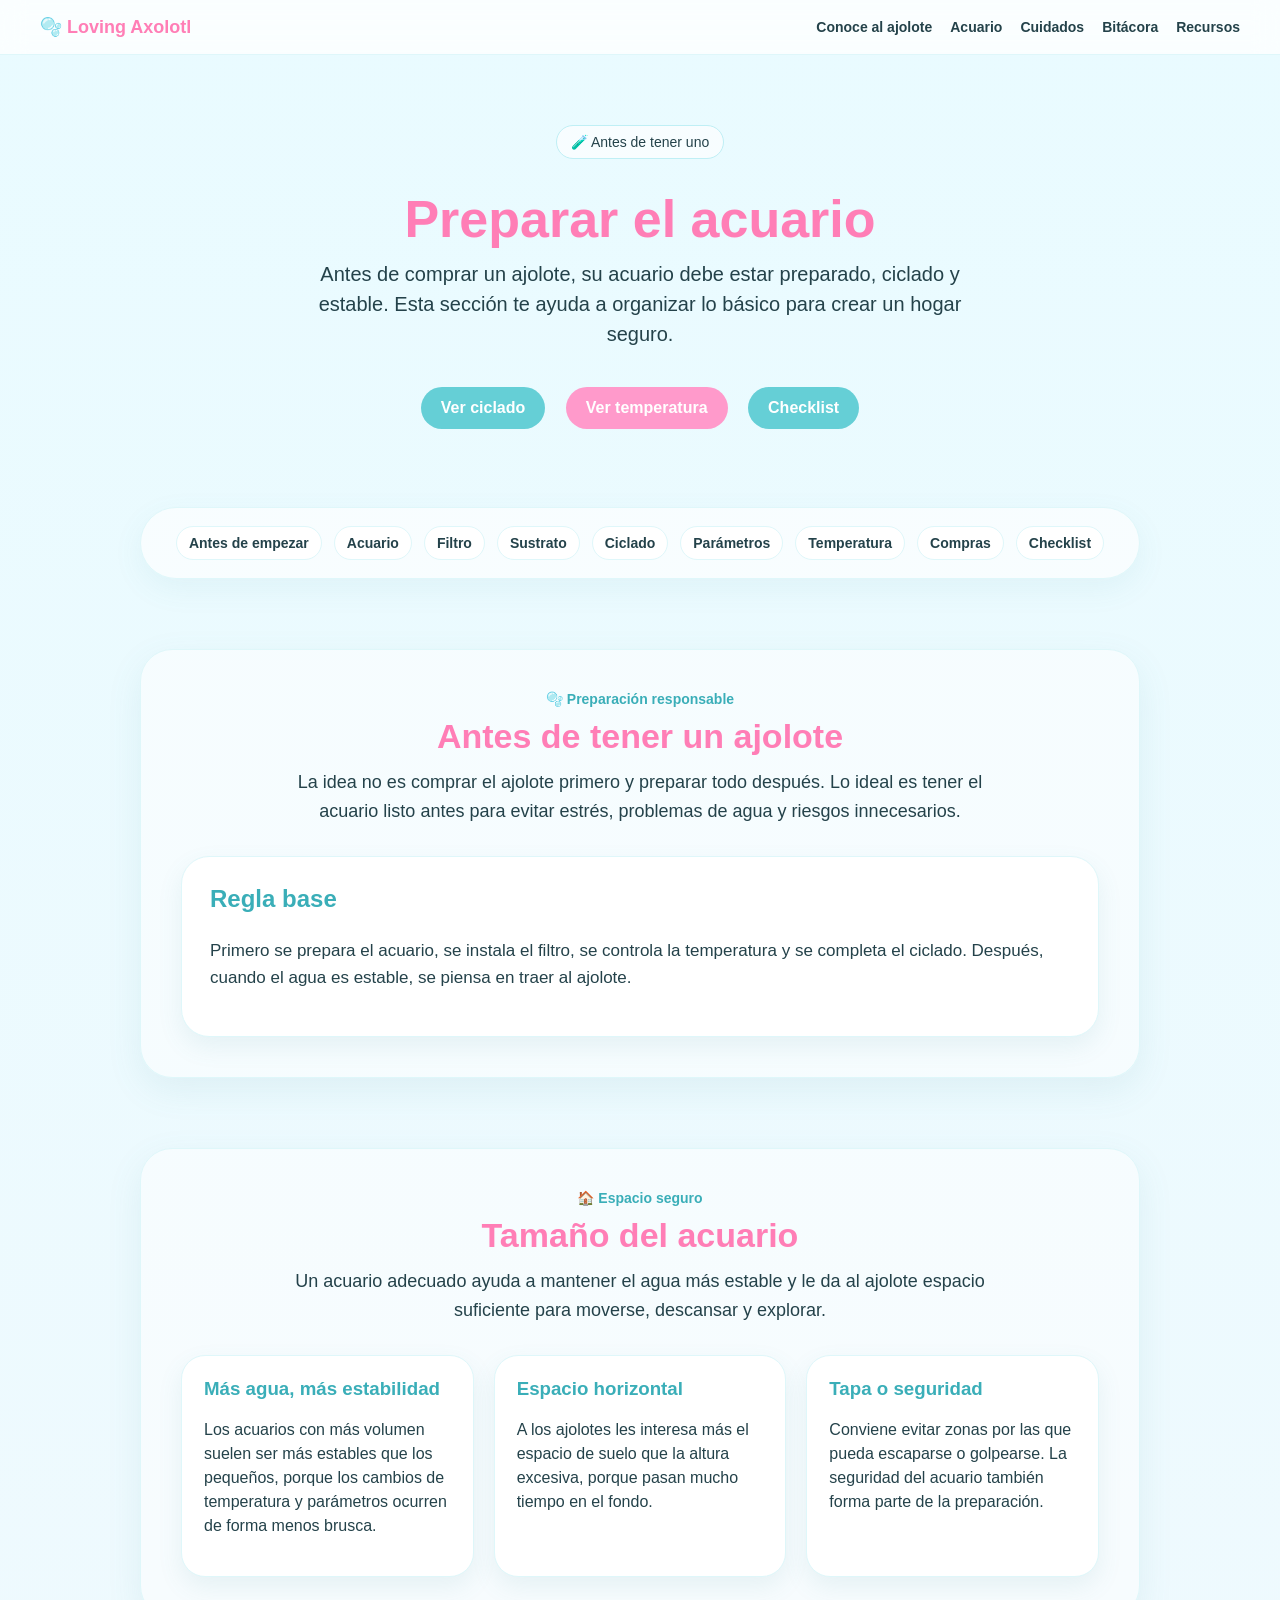
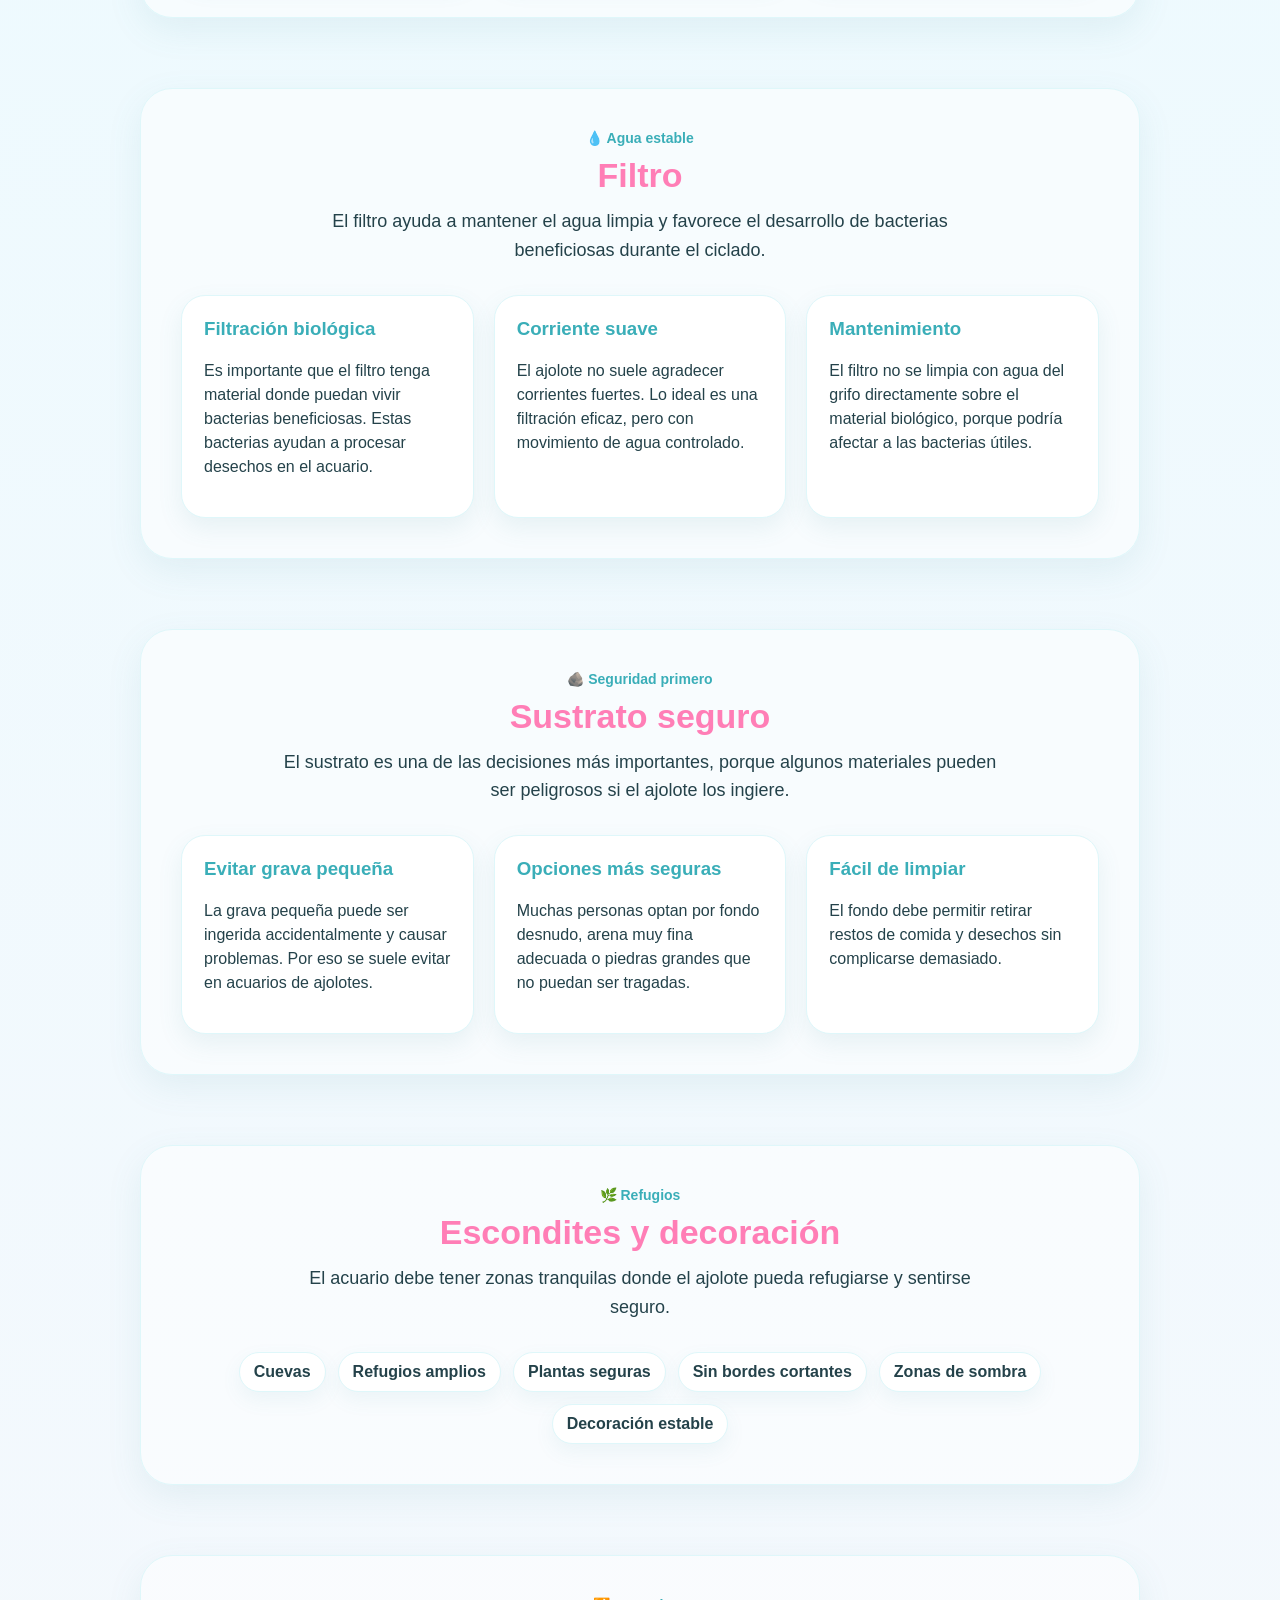
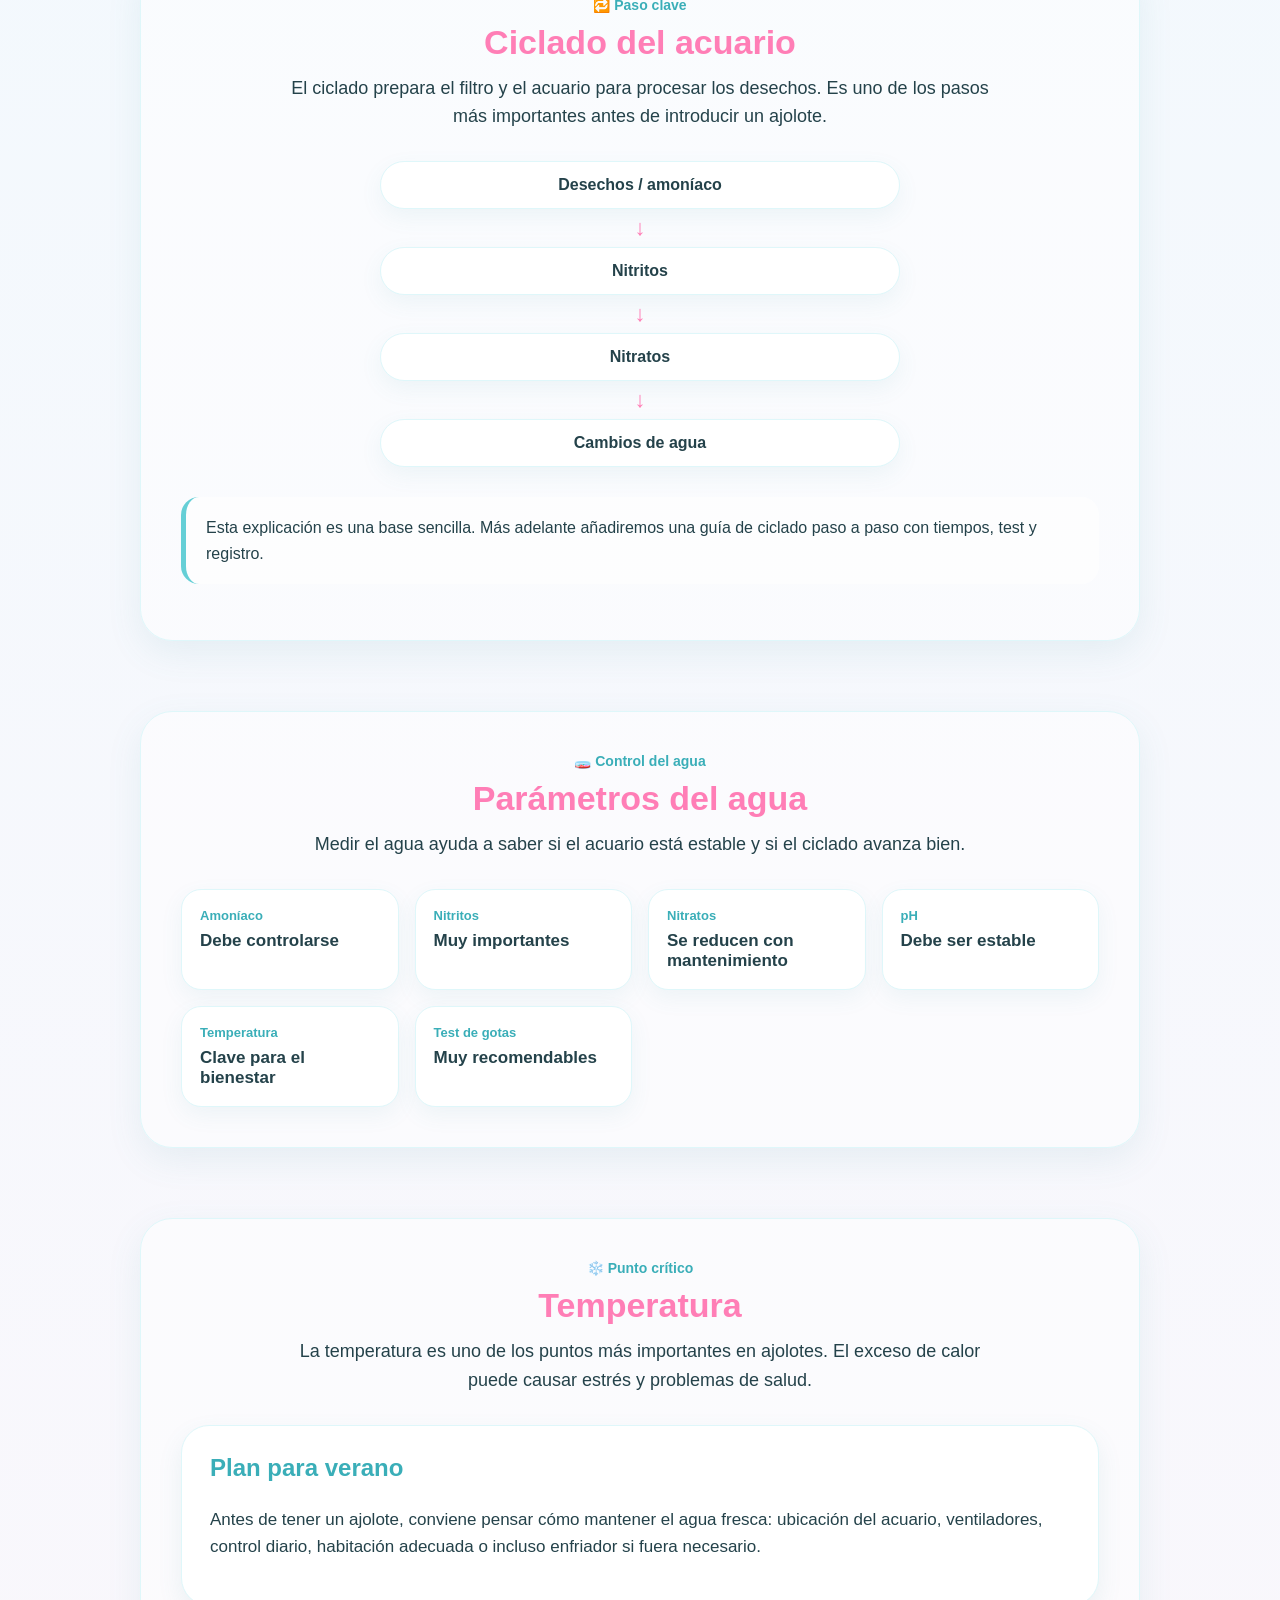
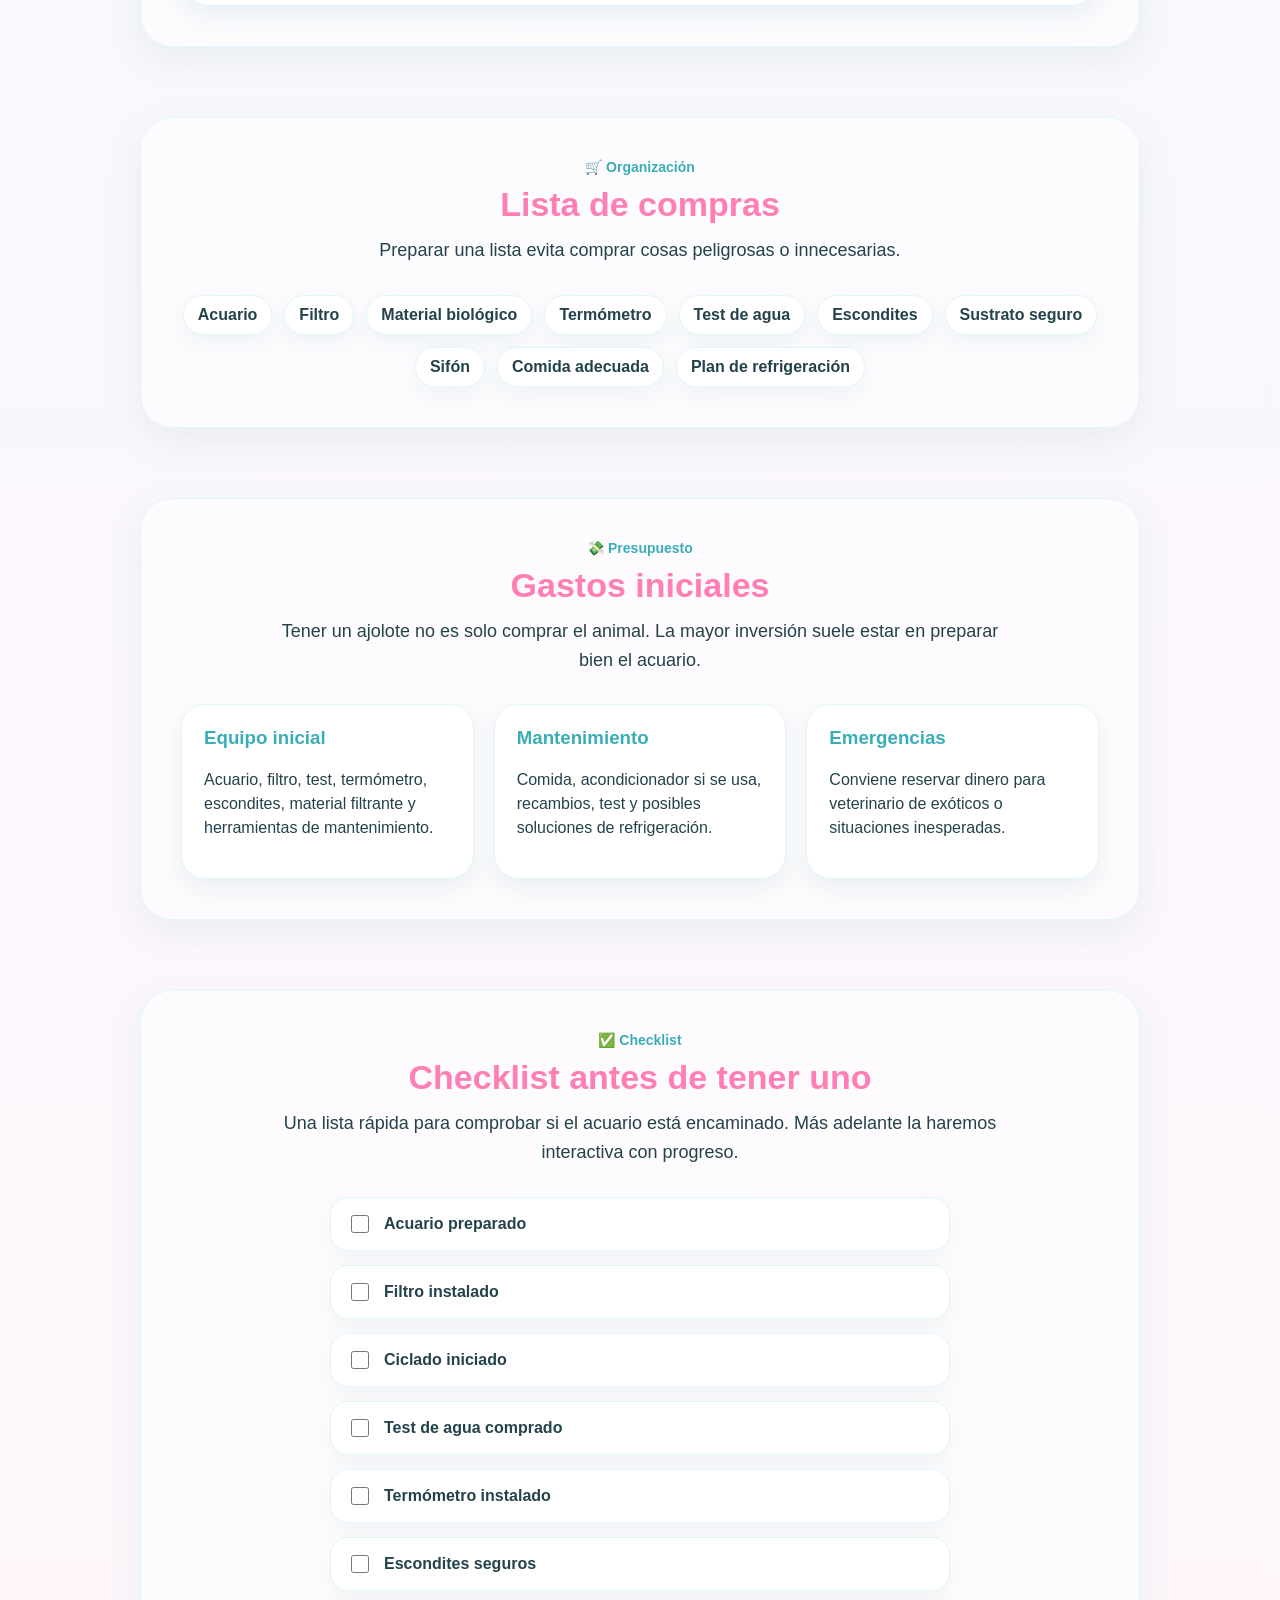
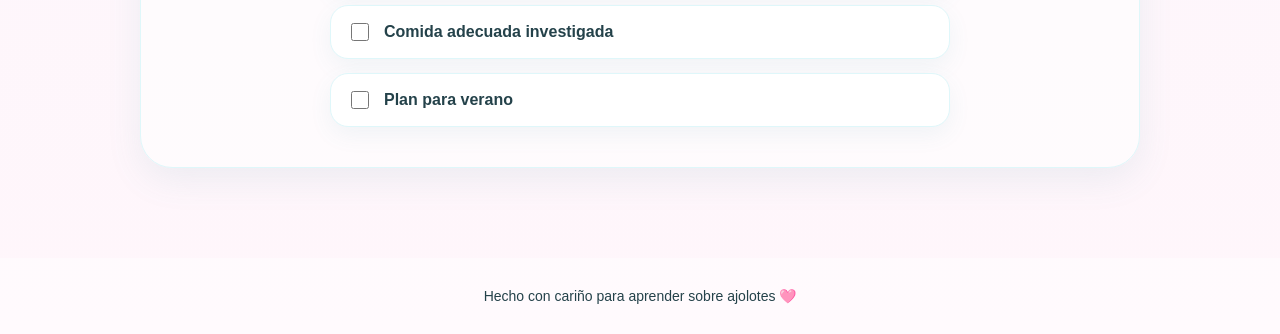
==== acuario.html @ 4fb41020 "Add base pages" ====
<!DOCTYPE html>
<html lang="es">
<head>
  <meta charset="UTF-8" />
  <meta name="viewport" content="width=device-width, initial-scale=1.0" />
  <title>Preparar el acuario | Loving Axolotl</title>
  <link rel="stylesheet" href="styles.css" />
</head>

<body>
  <nav class="navbar">
    <a href="index.html" class="logo">🫧 Loving Axolotl</a>

    <button class="menu-toggle" aria-label="Abrir menú">
      ☰
    </button>

    <div class="nav-links">
      <a href="conoce.html">Conoce al ajolote</a>
      <a href="acuario.html">Acuario</a>
      <a href="cuidados.html">Cuidados</a>
      <a href="bitacora.html">Bitácora</a>
      <a href="recursos.html">Recursos</a>
    </div>
  </nav>

  <header class="page-hero">
    <div class="badge">🧪 Antes de tener uno</div>

    <h1>Preparar el acuario</h1>

    <p class="subtitle">
      Antes de comprar un ajolote, su acuario debe estar preparado, ciclado
      y estable. Esta sección te ayuda a organizar lo básico para crear un hogar seguro.
    </p>

    <div class="buttons">
      <a href="#ciclado">Ver ciclado</a>
      <a href="#temperatura" class="secondary">Ver temperatura</a>
      <a href="#checklist">Checklist</a>
    </div>
  </header>

  <main>
    <section class="page-index">
      <a href="#antes">Antes de empezar</a>
      <a href="#tamano">Acuario</a>
      <a href="#filtro">Filtro</a>
      <a href="#sustrato">Sustrato</a>
      <a href="#ciclado">Ciclado</a>
      <a href="#parametros">Parámetros</a>
      <a href="#temperatura">Temperatura</a>
      <a href="#compras">Compras</a>
      <a href="#checklist">Checklist</a>
    </section>

    <section class="content-section" id="antes">
      <div class="section-header">
        <span class="section-kicker">🫧 Preparación responsable</span>
        <h2>Antes de tener un ajolote</h2>
        <p>
          La idea no es comprar el ajolote primero y preparar todo después.
          Lo ideal es tener el acuario listo antes para evitar estrés, problemas de agua
          y riesgos innecesarios.
        </p>
      </div>

      <div class="highlight-card">
        <h3>Regla base</h3>
        <p>
          Primero se prepara el acuario, se instala el filtro, se controla la temperatura
          y se completa el ciclado. Después, cuando el agua es estable, se piensa en traer
          al ajolote.
        </p>
      </div>
    </section>

    <section class="content-section" id="tamano">
      <div class="section-header">
        <span class="section-kicker">🏠 Espacio seguro</span>
        <h2>Tamaño del acuario</h2>
        <p>
          Un acuario adecuado ayuda a mantener el agua más estable y le da al ajolote
          espacio suficiente para moverse, descansar y explorar.
        </p>
      </div>

      <div class="info-grid">
        <article class="info-card">
          <h3>Más agua, más estabilidad</h3>
          <p>
            Los acuarios con más volumen suelen ser más estables que los pequeños,
            porque los cambios de temperatura y parámetros ocurren de forma menos brusca.
          </p>
        </article>

        <article class="info-card">
          <h3>Espacio horizontal</h3>
          <p>
            A los ajolotes les interesa más el espacio de suelo que la altura excesiva,
            porque pasan mucho tiempo en el fondo.
          </p>
        </article>

        <article class="info-card">
          <h3>Tapa o seguridad</h3>
          <p>
            Conviene evitar zonas por las que pueda escaparse o golpearse.
            La seguridad del acuario también forma parte de la preparación.
          </p>
        </article>
      </div>
    </section>

    <section class="content-section" id="filtro">
      <div class="section-header">
        <span class="section-kicker">💧 Agua estable</span>
        <h2>Filtro</h2>
        <p>
          El filtro ayuda a mantener el agua limpia y favorece el desarrollo de bacterias
          beneficiosas durante el ciclado.
        </p>
      </div>

      <div class="info-grid">
        <article class="info-card">
          <h3>Filtración biológica</h3>
          <p>
            Es importante que el filtro tenga material donde puedan vivir bacterias beneficiosas.
            Estas bacterias ayudan a procesar desechos en el acuario.
          </p>
        </article>

        <article class="info-card">
          <h3>Corriente suave</h3>
          <p>
            El ajolote no suele agradecer corrientes fuertes. Lo ideal es una filtración eficaz,
            pero con movimiento de agua controlado.
          </p>
        </article>

        <article class="info-card">
          <h3>Mantenimiento</h3>
          <p>
            El filtro no se limpia con agua del grifo directamente sobre el material biológico,
            porque podría afectar a las bacterias útiles.
          </p>
        </article>
      </div>
    </section>

    <section class="content-section" id="sustrato">
      <div class="section-header">
        <span class="section-kicker">🪨 Seguridad primero</span>
        <h2>Sustrato seguro</h2>
        <p>
          El sustrato es una de las decisiones más importantes, porque algunos materiales
          pueden ser peligrosos si el ajolote los ingiere.
        </p>
      </div>

      <div class="info-grid">
        <article class="info-card">
          <h3>Evitar grava pequeña</h3>
          <p>
            La grava pequeña puede ser ingerida accidentalmente y causar problemas.
            Por eso se suele evitar en acuarios de ajolotes.
          </p>
        </article>

        <article class="info-card">
          <h3>Opciones más seguras</h3>
          <p>
            Muchas personas optan por fondo desnudo, arena muy fina adecuada o piedras grandes
            que no puedan ser tragadas.
          </p>
        </article>

        <article class="info-card">
          <h3>Fácil de limpiar</h3>
          <p>
            El fondo debe permitir retirar restos de comida y desechos sin complicarse demasiado.
          </p>
        </article>
      </div>
    </section>

    <section class="content-section" id="decoracion">
      <div class="section-header">
        <span class="section-kicker">🌿 Refugios</span>
        <h2>Escondites y decoración</h2>
        <p>
          El acuario debe tener zonas tranquilas donde el ajolote pueda refugiarse
          y sentirse seguro.
        </p>
      </div>

      <div class="tag-grid">
        <span>Cuevas</span>
        <span>Refugios amplios</span>
        <span>Plantas seguras</span>
        <span>Sin bordes cortantes</span>
        <span>Zonas de sombra</span>
        <span>Decoración estable</span>
      </div>
    </section>

    <section class="content-section" id="ciclado">
      <div class="section-header">
        <span class="section-kicker">🔁 Paso clave</span>
        <h2>Ciclado del acuario</h2>
        <p>
          El ciclado prepara el filtro y el acuario para procesar los desechos.
          Es uno de los pasos más importantes antes de introducir un ajolote.
        </p>
      </div>

      <div class="evolution-box">
        <div class="evolution-step">Desechos / amoníaco</div>
        <div class="evolution-arrow">↓</div>
        <div class="evolution-step">Nitritos</div>
        <div class="evolution-arrow">↓</div>
        <div class="evolution-step">Nitratos</div>
        <div class="evolution-arrow">↓</div>
        <div class="evolution-step">Cambios de agua</div>
      </div>

      <p class="note">
        Esta explicación es una base sencilla. Más adelante añadiremos una guía de ciclado
        paso a paso con tiempos, test y registro.
      </p>
    </section>

    <section class="content-section" id="parametros">
      <div class="section-header">
        <span class="section-kicker">🧫 Control del agua</span>
        <h2>Parámetros del agua</h2>
        <p>
          Medir el agua ayuda a saber si el acuario está estable y si el ciclado avanza bien.
        </p>
      </div>

      <div class="fact-grid">
        <div class="fact-item">
          <span>Amoníaco</span>
          <strong>Debe controlarse</strong>
        </div>

        <div class="fact-item">
          <span>Nitritos</span>
          <strong>Muy importantes</strong>
        </div>

        <div class="fact-item">
          <span>Nitratos</span>
          <strong>Se reducen con mantenimiento</strong>
        </div>

        <div class="fact-item">
          <span>pH</span>
          <strong>Debe ser estable</strong>
        </div>

        <div class="fact-item">
          <span>Temperatura</span>
          <strong>Clave para el bienestar</strong>
        </div>

        <div class="fact-item">
          <span>Test de gotas</span>
          <strong>Muy recomendables</strong>
        </div>
      </div>
    </section>

    <section class="content-section" id="temperatura">
      <div class="section-header">
        <span class="section-kicker">❄️ Punto crítico</span>
        <h2>Temperatura</h2>
        <p>
          La temperatura es uno de los puntos más importantes en ajolotes.
          El exceso de calor puede causar estrés y problemas de salud.
        </p>
      </div>

      <div class="highlight-card">
        <h3>Plan para verano</h3>
        <p>
          Antes de tener un ajolote, conviene pensar cómo mantener el agua fresca:
          ubicación del acuario, ventiladores, control diario, habitación adecuada
          o incluso enfriador si fuera necesario.
        </p>
      </div>
    </section>

    <section class="content-section" id="compras">
      <div class="section-header">
        <span class="section-kicker">🛒 Organización</span>
        <h2>Lista de compras</h2>
        <p>
          Preparar una lista evita comprar cosas peligrosas o innecesarias.
        </p>
      </div>

      <div class="tag-grid">
        <span>Acuario</span>
        <span>Filtro</span>
        <span>Material biológico</span>
        <span>Termómetro</span>
        <span>Test de agua</span>
        <span>Escondites</span>
        <span>Sustrato seguro</span>
        <span>Sifón</span>
        <span>Comida adecuada</span>
        <span>Plan de refrigeración</span>
      </div>
    </section>

    <section class="content-section" id="gastos">
      <div class="section-header">
        <span class="section-kicker">💸 Presupuesto</span>
        <h2>Gastos iniciales</h2>
        <p>
          Tener un ajolote no es solo comprar el animal. La mayor inversión suele estar
          en preparar bien el acuario.
        </p>
      </div>

      <div class="info-grid">
        <article class="info-card">
          <h3>Equipo inicial</h3>
          <p>
            Acuario, filtro, test, termómetro, escondites, material filtrante y herramientas
            de mantenimiento.
          </p>
        </article>

        <article class="info-card">
          <h3>Mantenimiento</h3>
          <p>
            Comida, acondicionador si se usa, recambios, test y posibles soluciones de refrigeración.
          </p>
        </article>

        <article class="info-card">
          <h3>Emergencias</h3>
          <p>
            Conviene reservar dinero para veterinario de exóticos o situaciones inesperadas.
          </p>
        </article>
      </div>
    </section>

    <section class="content-section" id="checklist">
      <div class="section-header">
        <span class="section-kicker">✅ Checklist</span>
        <h2>Checklist antes de tener uno</h2>
        <p>
          Una lista rápida para comprobar si el acuario está encaminado.
          Más adelante la haremos interactiva con progreso.
        </p>
      </div>

      <div class="checklist-preview">
        <label><input type="checkbox"> Acuario preparado</label>
        <label><input type="checkbox"> Filtro instalado</label>
        <label><input type="checkbox"> Ciclado iniciado</label>
        <label><input type="checkbox"> Test de agua comprado</label>
        <label><input type="checkbox"> Termómetro instalado</label>
        <label><input type="checkbox"> Escondites seguros</label>
        <label><input type="checkbox"> Comida adecuada investigada</label>
        <label><input type="checkbox"> Plan para verano</label>
      </div>
    </section>
  </main>

  <footer>
    Hecho con cariño para aprender sobre ajolotes 🩷
  </footer>

  <button class="back-to-top" aria-label="Volver arriba">
    ↑
  </button>

  <script src="script.js"></script>
</body>
</html>
---- styles.css ----
body {
  margin: 0;
  font-family: Arial, sans-serif;
  background: linear-gradient(180deg, #e9fbff, #fff6fb);
  color: #24424a;
}

.navbar {
  position: sticky;
  top: 0;
  z-index: 10;
  display: flex;
  justify-content: space-between;
  align-items: center;
  gap: 20px;
  padding: 16px 40px;
  background: rgba(255, 255, 255, 0.78);
  backdrop-filter: blur(12px);
  border-bottom: 1px solid #dff7fa;
}

.logo {
  font-weight: bold;
  color: #ff7eb6;
  text-decoration: none;
  font-size: 18px;
}

.nav-links {
  display: flex;
  gap: 18px;
  flex-wrap: wrap;
}

.nav-links a {
  color: #24424a;
  text-decoration: none;
  font-weight: bold;
  font-size: 14px;
}

.nav-links a:hover {
  color: #ff7eb6;
}

.menu-toggle {
  display: none;
  border: none;
  background: #ff9acb;
  color: white;
  font-size: 22px;
  font-weight: bold;
  border-radius: 14px;
  padding: 6px 12px;
  cursor: pointer;
}

header,
.page-hero {
  text-align: center;
  padding: 70px 20px 40px;
}

.badge {
  display: inline-block;
  background: #ffffffaa;
  border: 1px solid #bfeff5;
  padding: 8px 14px;
  border-radius: 999px;
  font-size: 14px;
  margin-bottom: 20px;
}

h1 {
  font-size: 52px;
  margin: 10px 0;
  color: #ff7eb6;
}

.subtitle {
  font-size: 20px;
  max-width: 650px;
  margin: 0 auto;
  line-height: 1.5;
}

.buttons {
  margin-top: 30px;
}

.buttons a {
  display: inline-block;
  margin: 8px;
  padding: 12px 20px;
  border-radius: 999px;
  text-decoration: none;
  font-weight: bold;
  color: white;
  background: #65cfd6;
}

.buttons a.secondary {
  background: #ff9acb;
}

main {
  max-width: 1000px;
  margin: 0 auto;
  padding: 30px 20px 90px;
}

.cards {
  display: grid;
  grid-template-columns: repeat(auto-fit, minmax(220px, 1fr));
  gap: 20px;
  margin-top: 30px;
}

.card-link {
  color: inherit;
  text-decoration: none;
}

.card {
  background: white;
  border-radius: 24px;
  padding: 24px;
  box-shadow: 0 10px 30px rgba(80, 150, 160, 0.12);
  border: 1px solid #dff7fa;
}

.card-link .card {
  height: 100%;
  transition: transform 0.2s ease, box-shadow 0.2s ease;
}

.card-link .card:hover {
  transform: translateY(-4px);
  box-shadow: 0 14px 35px rgba(80, 150, 160, 0.18);
}

.card h2 {
  margin-top: 0;
  color: #ff7eb6;
}

.section-title {
  text-align: center;
  font-size: 32px;
  color: #3aaeb8;
  margin-top: 40px;
}

.page-index {
  display: flex;
  justify-content: center;
  flex-wrap: wrap;
  gap: 12px;
  padding: 18px;
  margin-bottom: 40px;
  background: rgba(255, 255, 255, 0.65);
  border: 1px solid #dff7fa;
  border-radius: 999px;
  box-shadow: 0 10px 30px rgba(80, 150, 160, 0.08);
}

.page-index a {
  color: #24424a;
  text-decoration: none;
  font-weight: bold;
  font-size: 14px;
  background: white;
  border: 1px solid #dff7fa;
  border-radius: 999px;
  padding: 8px 12px;
}

.page-index a:hover {
  color: #ff7eb6;
  border-color: #ffb8d8;
}

.content-section {
  margin-top: 70px;
  padding: 40px;
  background: rgba(255, 255, 255, 0.55);
  border: 1px solid #dff7fa;
  border-radius: 32px;
  box-shadow: 0 12px 35px rgba(80, 150, 160, 0.10);
}

.section-header {
  text-align: center;
  max-width: 720px;
  margin: 0 auto 30px;
}

.section-kicker {
  display: inline-block;
  margin-bottom: 10px;
  color: #3aaeb8;
  font-weight: bold;
  font-size: 14px;
}

.section-header h2 {
  margin: 0 0 12px;
  color: #ff7eb6;
  font-size: 34px;
}

.section-header p {
  margin: 0;
  font-size: 18px;
  line-height: 1.6;
}

.highlight-card {
  background: white;
  border: 1px solid #dff7fa;
  border-radius: 28px;
  padding: 28px;
  box-shadow: 0 10px 25px rgba(80, 150, 160, 0.10);
}

.highlight-card h3 {
  margin-top: 0;
  color: #3aaeb8;
  font-size: 24px;
}

.highlight-card p {
  line-height: 1.6;
  font-size: 17px;
}

.info-grid {
  display: grid;
  grid-template-columns: repeat(auto-fit, minmax(220px, 1fr));
  gap: 20px;
}

.info-card {
  background: white;
  border: 1px solid #dff7fa;
  border-radius: 24px;
  padding: 22px;
  box-shadow: 0 10px 25px rgba(80, 150, 160, 0.10);
}

.info-card h3 {
  margin-top: 0;
  color: #3aaeb8;
}

.info-card p,
.info-card li {
  line-height: 1.5;
}

.info-card ul {
  padding-left: 18px;
  margin-bottom: 0;
}

.fact-grid {
  display: grid;
  grid-template-columns: repeat(auto-fit, minmax(210px, 1fr));
  gap: 16px;
}

.fact-item {
  background: white;
  border: 1px solid #dff7fa;
  border-radius: 20px;
  padding: 18px;
  box-shadow: 0 8px 22px rgba(80, 150, 160, 0.08);
}

.fact-item span {
  display: block;
  margin-bottom: 8px;
  color: #3aaeb8;
  font-size: 13px;
  font-weight: bold;
}

.fact-item strong {
  color: #24424a;
  font-size: 17px;
}

.taxonomy-card {
  display: grid;
  gap: 12px;
  max-width: 720px;
  margin: 0 auto;
}

.taxonomy-card div {
  display: grid;
  grid-template-columns: 160px 1fr;
  gap: 14px;
  align-items: center;
  background: white;
  border: 1px solid #dff7fa;
  border-radius: 18px;
  padding: 14px 18px;
}

.taxonomy-card span {
  color: #3aaeb8;
  font-weight: bold;
}

.evolution-box {
  max-width: 520px;
  margin: 0 auto 30px;
  text-align: center;
}

.evolution-step {
  background: white;
  border: 1px solid #dff7fa;
  border-radius: 999px;
  padding: 14px 20px;
  font-weight: bold;
  box-shadow: 0 8px 22px rgba(80, 150, 160, 0.08);
}

.evolution-arrow {
  color: #ff7eb6;
  font-size: 22px;
  margin: 6px 0;
}

.tag-grid {
  display: flex;
  flex-wrap: wrap;
  gap: 12px;
  justify-content: center;
}

.tag-grid span {
  background: white;
  border: 1px solid #dff7fa;
  border-radius: 999px;
  padding: 10px 14px;
  font-weight: bold;
  box-shadow: 0 8px 20px rgba(80, 150, 160, 0.08);
}

.morph-grid {
  display: grid;
  grid-template-columns: repeat(auto-fit, minmax(190px, 1fr));
  gap: 18px;
}

.morph-card {
  background: white;
  border: 1px solid #dff7fa;
  border-radius: 24px;
  padding: 22px;
  box-shadow: 0 10px 25px rgba(80, 150, 160, 0.10);
}

.morph-card h3 {
  margin-top: 0;
  color: #ff7eb6;
}

.morph-card p {
  line-height: 1.5;
}

.note {
  margin-top: 24px;
  padding: 18px 20px;
  background: #ffffffaa;
  border-left: 5px solid #65cfd6;
  border-radius: 18px;
  line-height: 1.6;
}

.checklist-preview {
  display: grid;
  gap: 14px;
  max-width: 620px;
  margin: 0 auto;
}

.checklist-preview label {
  display: flex;
  align-items: center;
  gap: 12px;
  background: white;
  border: 1px solid #dff7fa;
  border-radius: 18px;
  padding: 14px 16px;
  font-weight: bold;
  box-shadow: 0 8px 22px rgba(80, 150, 160, 0.08);
}

.checklist-preview input {
  width: 18px;
  height: 18px;
  accent-color: #ff9acb;
}

.back-to-top {
  position: fixed;
  right: 22px;
  bottom: 22px;
  width: 48px;
  height: 48px;
  border: none;
  border-radius: 50%;
  background: #ff9acb;
  color: white;
  font-size: 24px;
  font-weight: bold;
  cursor: pointer;
  box-shadow: 0 10px 25px rgba(80, 150, 160, 0.25);
  display: none;
  z-index: 20;
  transition: transform 0.2s ease, background 0.2s ease;
}

.back-to-top.visible {
  display: block;
}

.back-to-top:hover {
  transform: translateY(-3px);
  background: #ff7eb6;
}

footer {
  text-align: center;
  padding: 30px 20px;
  background: #ffffff88;
  font-size: 14px;
}

@media (max-width: 700px) {
  .navbar {
    display: grid;
    grid-template-columns: 1fr auto;
    align-items: center;
    padding: 14px 20px;
  }

  .menu-toggle {
    display: block;
  }

  .nav-links {
    display: none;
    grid-column: 1 / -1;
    flex-direction: column;
    gap: 12px;
    margin-top: 16px;
    padding-top: 16px;
    text-align: center;
    border-top: 1px solid #dff7fa;
  }

  .nav-links.active {
    display: flex;
  }

  .nav-links a {
    padding: 8px 0;
  }

  header,
  .page-hero {
    padding: 70px 20px 35px;
  }

  h1 {
    font-size: 40px;
  }

  .subtitle {
    font-size: 17px;
  }

  .cards {
    grid-template-columns: 1fr;
  }

  .page-index {
    border-radius: 28px;
    padding: 14px;
  }

  .page-index a {
    font-size: 13px;
  }

  .content-section {
    padding: 28px 20px;
    border-radius: 26px;
  }

  .section-header h2 {
    font-size: 30px;
  }

  .section-header p {
    font-size: 16px;
  }

  .highlight-card {
    padding: 22px;
  }

  .taxonomy-card div {
    grid-template-columns: 1fr;
    gap: 6px;
  }

  .back-to-top {
    right: 16px;
    bottom: 16px;
    width: 44px;
    height: 44px;
    font-size: 22px;
  }
}
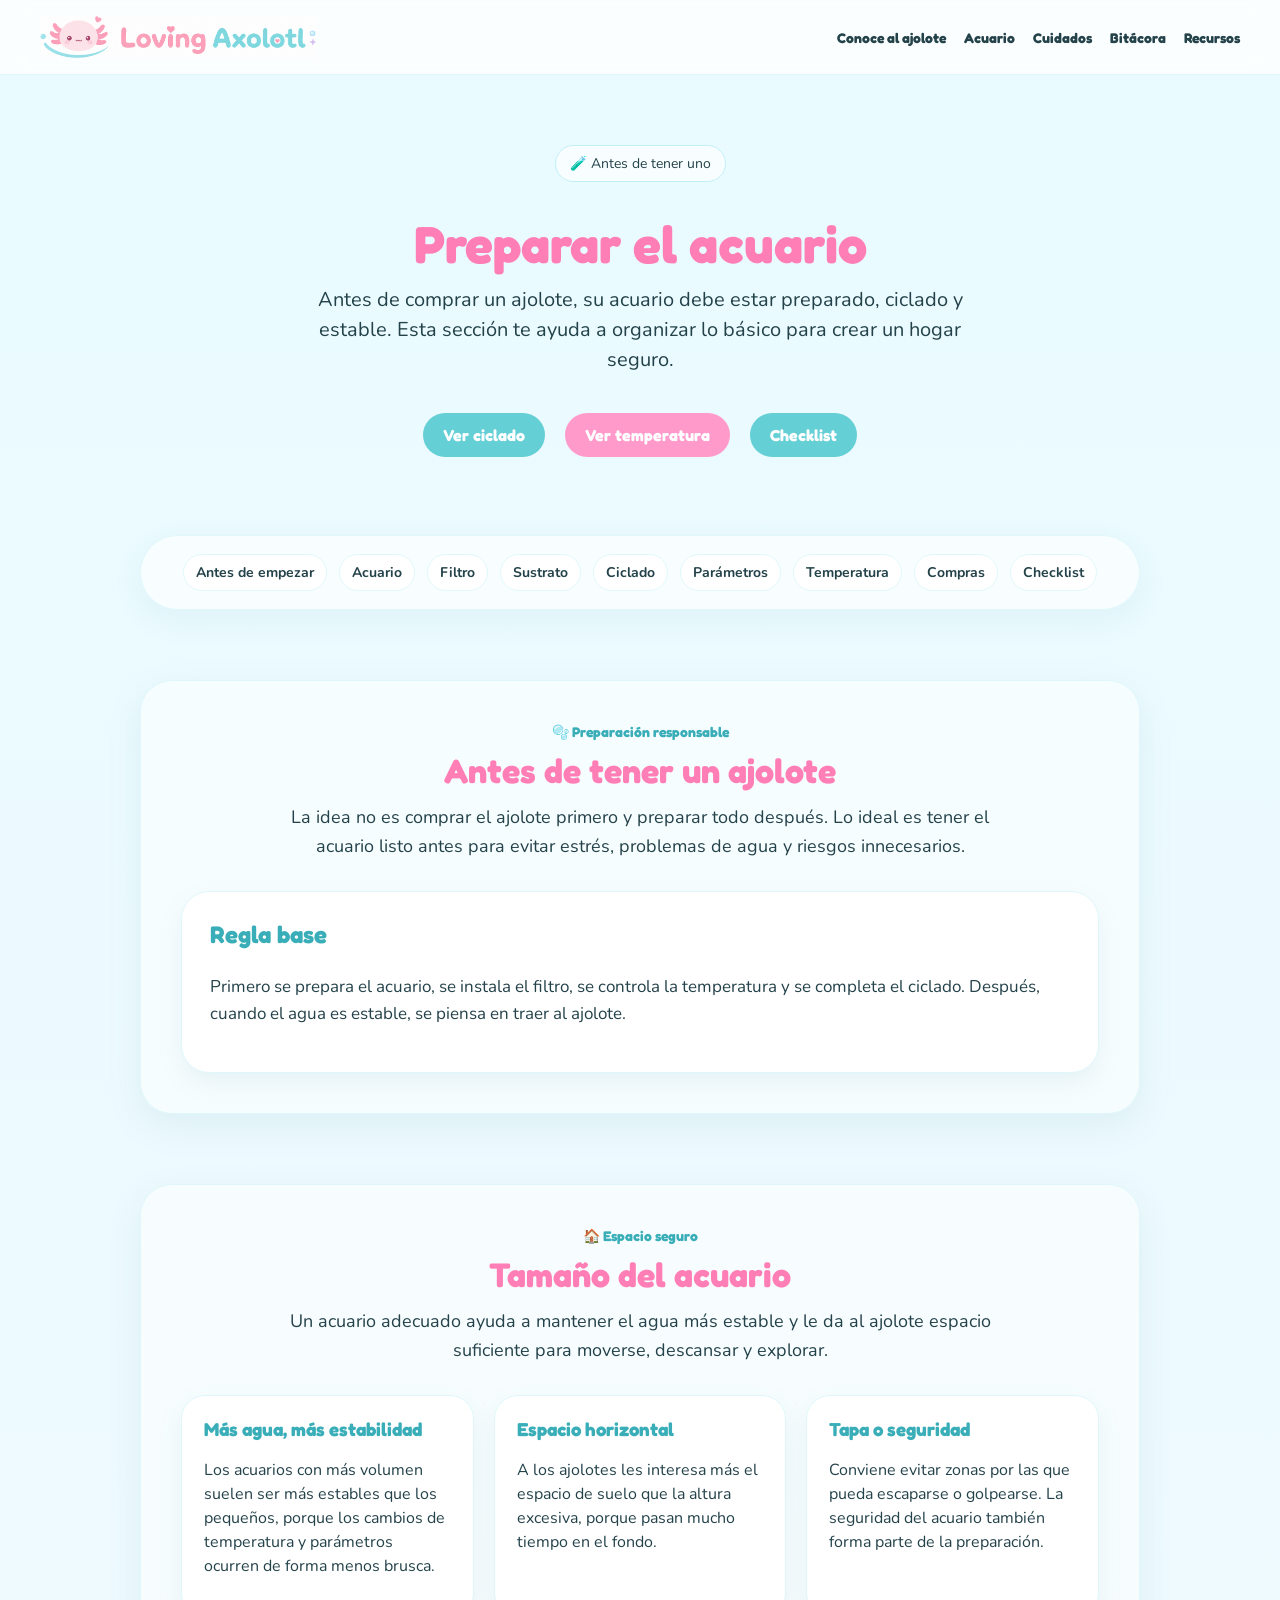
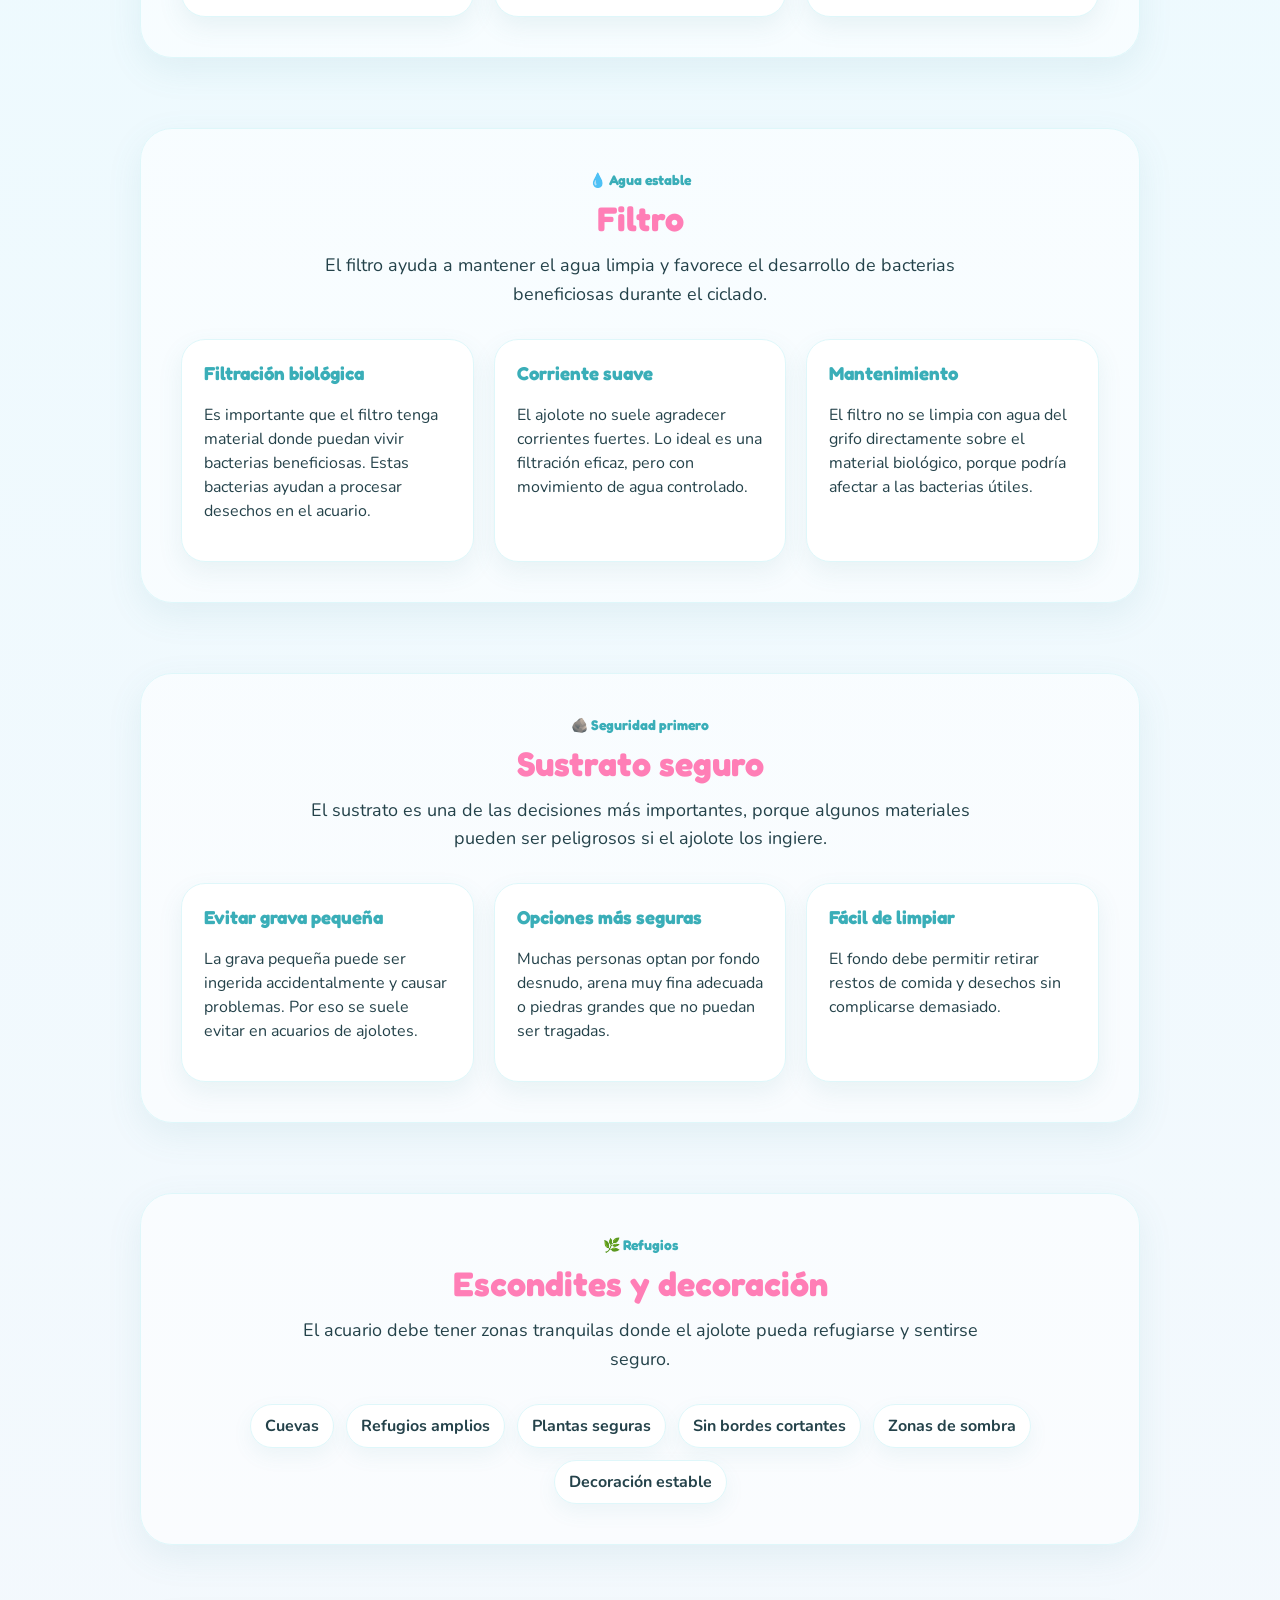
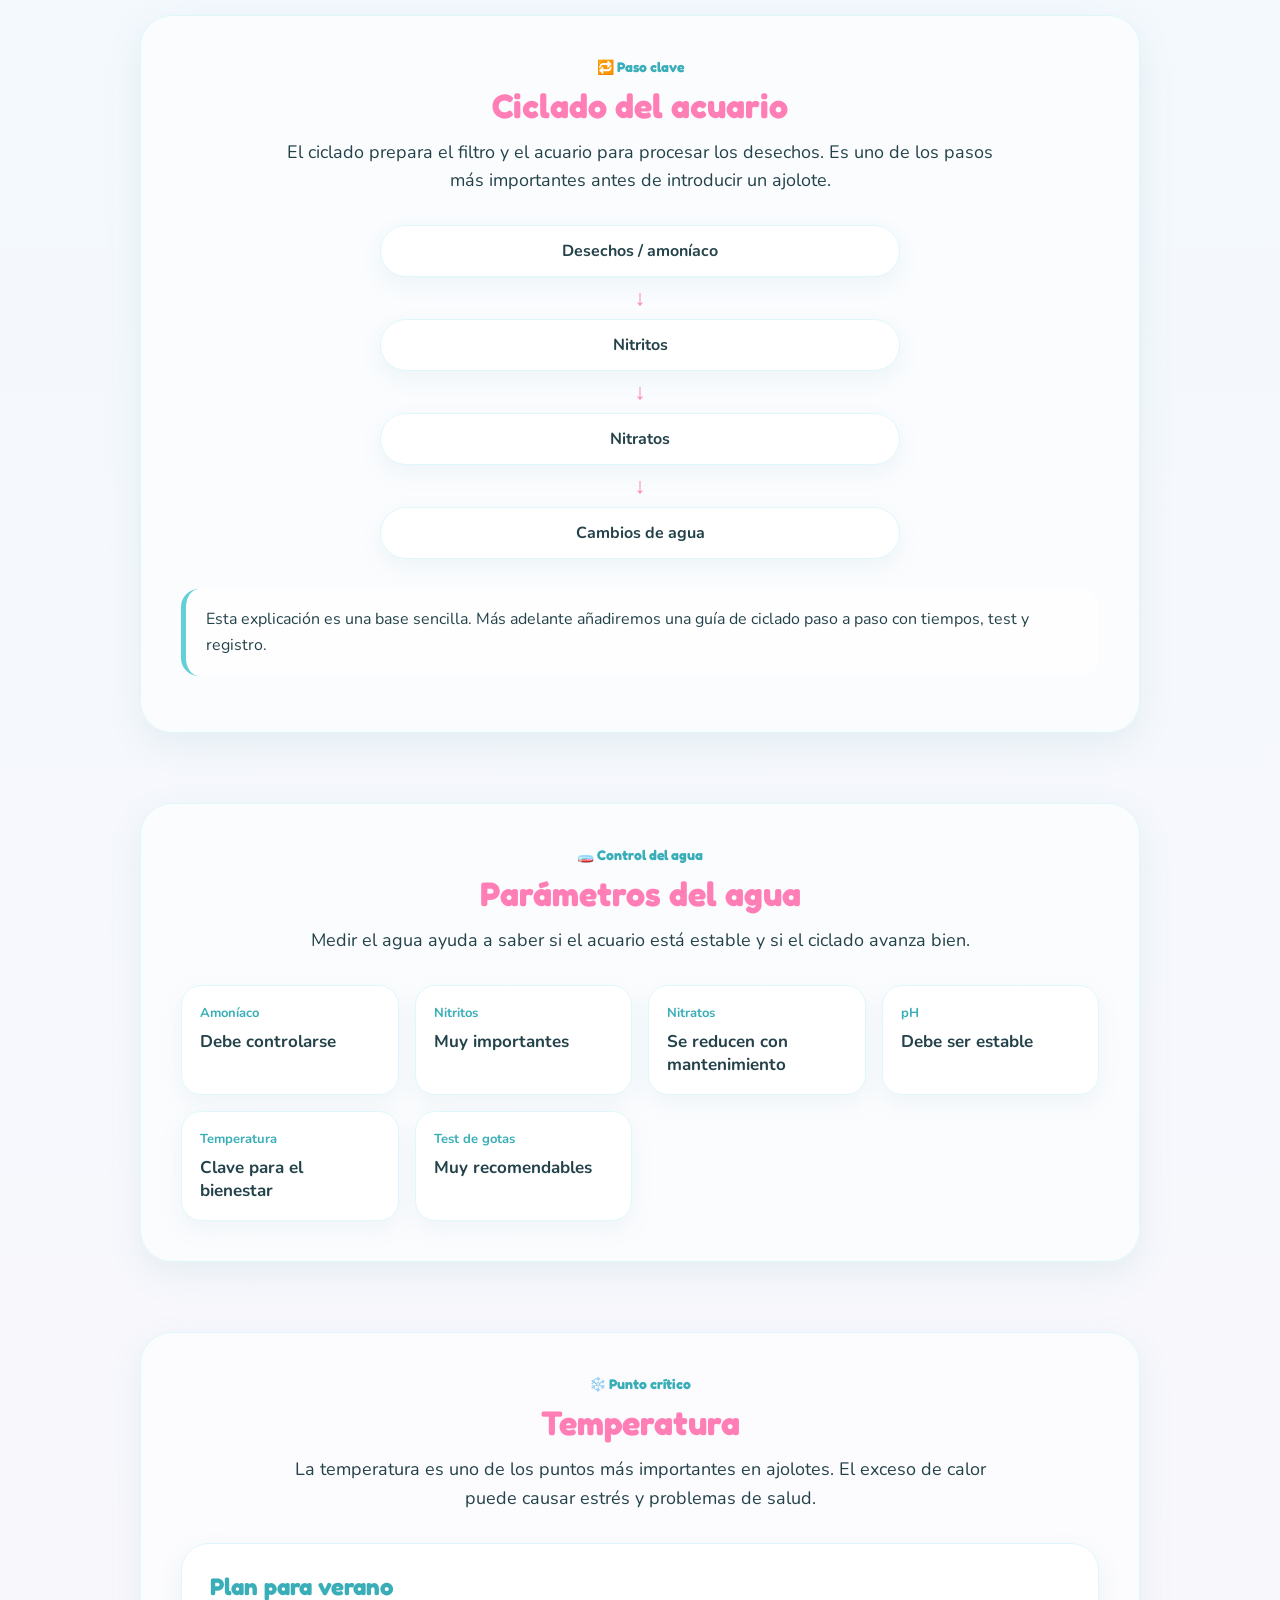
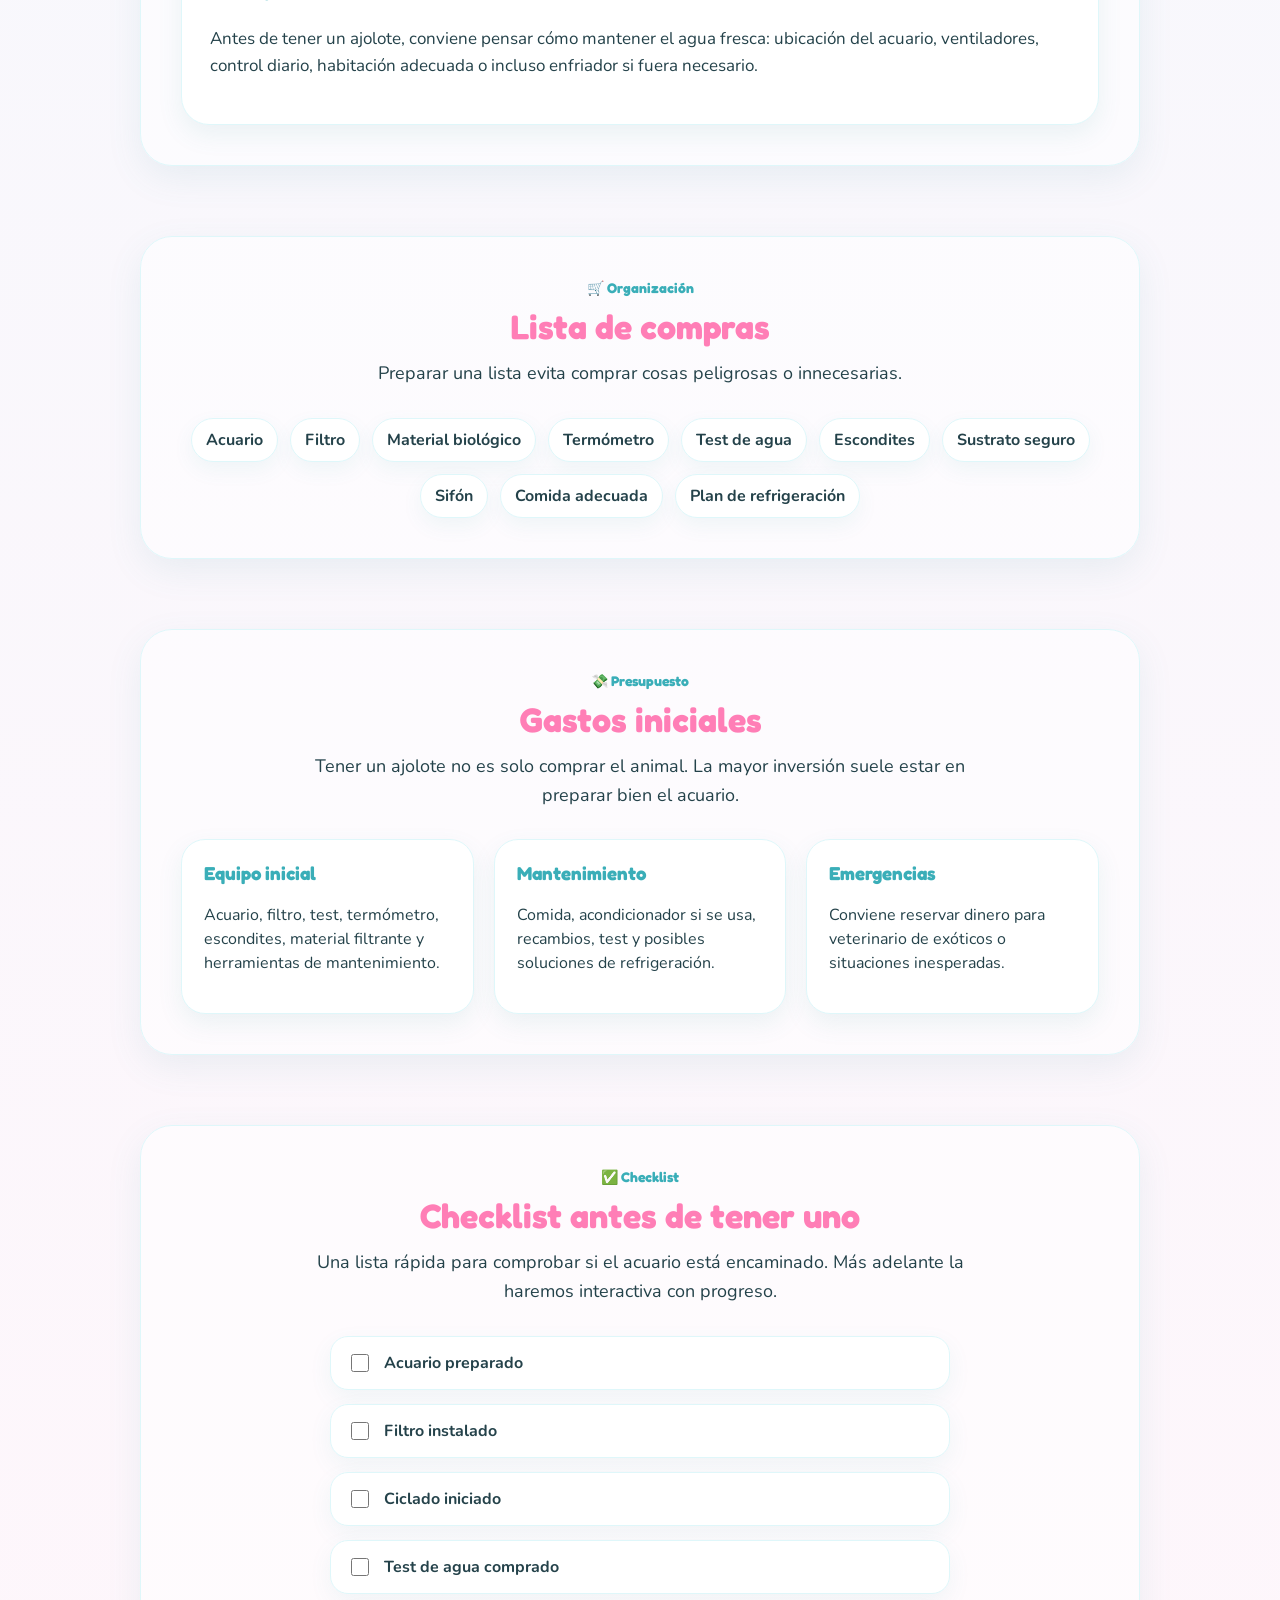
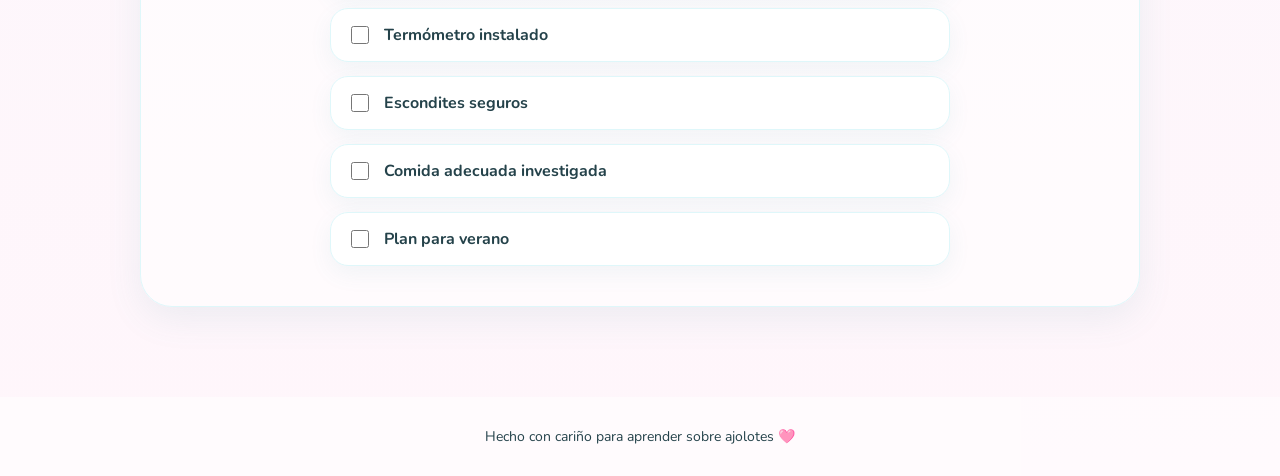
==== commit 2b93d56b: "Add Loving Axolotl logo Add kawaii axolotl logo to website navigation" ====
--- a/acuario.html
+++ b/acuario.html
@@ -4,12 +4,19 @@
   <meta charset="UTF-8" />
   <meta name="viewport" content="width=device-width, initial-scale=1.0" />
   <title>Preparar el acuario | Loving Axolotl</title>
+  
+  <link rel="preconnect" href="https://fonts.googleapis.com" />
+  <link rel="preconnect" href="https://fonts.gstatic.com" crossorigin />
+  <link href="https://fonts.googleapis.com/css2?family=Fredoka:wght@500;600;700&family=Nunito:wght@400;500;600;700;800&display=swap" rel="stylesheet" />
   <link rel="stylesheet" href="styles.css" />
+
 </head>
 
 <body>
   <nav class="navbar">
-    <a href="index.html" class="logo">🫧 Loving Axolotl</a>
+    <a href="index.html" class="logo">
+        <img src="assets/images/logo-loving-axolotl.png" alt="Loving Axolotl" />
+    </a>
 
     <button class="menu-toggle" aria-label="Abrir menú">
       ☰
--- a/styles.css
+++ b/styles.css
@@ -1,8 +1,18 @@
 body {
   margin: 0;
-  font-family: Arial, sans-serif;
+  font-family: "Nunito", Arial, sans-serif;
   background: linear-gradient(180deg, #e9fbff, #fff6fb);
   color: #24424a;
+}
+
+h1,
+h2,
+h3,
+.logo,
+.buttons a,
+.nav-links a,
+.section-kicker {
+  font-family: "Fredoka", "Nunito", Arial, sans-serif;
 }
 
 .navbar {
@@ -20,10 +30,15 @@
 }
 
 .logo {
-  font-weight: bold;
-  color: #ff7eb6;
+  display: flex;
+  align-items: center;
   text-decoration: none;
-  font-size: 18px;
+}
+
+.logo img {
+  height: 42px;
+  width: auto;
+  display: block;
 }
 
 .nav-links {
@@ -442,6 +457,124 @@
   font-size: 14px;
 }
 
+/* Bubble page transition */
+body > *:not(.bubble-transition) {
+  position: relative;
+  z-index: 1;
+}
+
+.bubble-transition {
+  position: fixed;
+  inset: 0;
+  z-index: 0;
+  pointer-events: none;
+  overflow: hidden;
+  background: transparent;
+  opacity: 1;
+  transition: opacity 0.45s ease;
+}
+
+.bubble-transition.fade-out {
+  opacity: 0;
+}
+
+.bubble-transition span {
+  position: absolute;
+  bottom: -90px;
+  display: block;
+  border-radius: 50%;
+  background:
+    radial-gradient(
+      circle at 26% 22%,
+      rgba(255, 255, 255, 1) 0%,
+      rgba(255, 255, 255, 0.85) 8%,
+      rgba(255, 255, 255, 0.24) 22%,
+      rgba(101, 207, 214, 0.10) 58%,
+      rgba(255, 154, 203, 0.06) 100%
+    );
+  border: 1px solid rgba(255, 255, 255, 0.72);
+  box-shadow:
+    inset -12px -14px 22px rgba(101, 207, 214, 0.09),
+    inset 10px 10px 18px rgba(255, 255, 255, 0.65),
+    0 0 22px rgba(255, 255, 255, 0.38),
+    0 0 30px rgba(101, 207, 214, 0.12);
+  opacity: 0.68;
+  animation-timing-function: ease-out;
+  animation-fill-mode: forwards;
+}
+
+.bubble-transition span::before {
+  content: "";
+  position: absolute;
+  top: 15%;
+  left: 20%;
+  width: 24%;
+  height: 24%;
+  border-radius: 50%;
+  background: rgba(255, 255, 255, 0.95);
+  box-shadow: 0 0 10px rgba(255, 255, 255, 0.65);
+  filter: blur(0.5px);
+}
+
+.bubble-transition span::after {
+  content: "";
+  position: absolute;
+  top: 38%;
+  left: 17%;
+  width: 11%;
+  height: 11%;
+  border-radius: 50%;
+  background: rgba(255, 255, 255, 0.70);
+  box-shadow: 0 0 8px rgba(255, 255, 255, 0.45);
+  filter: blur(0.5px);
+}
+
+.bubble-transition.enter span {
+  animation-name: bubble-rise-enter;
+}
+
+.bubble-transition.leave span {
+  animation-name: bubble-rise-leave;
+}
+
+@keyframes bubble-rise-enter {
+  0% {
+    transform: translateY(0) scale(0.55);
+    opacity: 0;
+  }
+
+  18% {
+    opacity: 0.68;
+  }
+
+  100% {
+    transform: translateY(-115vh) scale(1.25);
+    opacity: 0;
+  }
+}
+
+@keyframes bubble-rise-leave {
+  0% {
+    transform: translateY(0) scale(0.55);
+    opacity: 0;
+  }
+
+  20% {
+    opacity: 0.7;
+  }
+
+  100% {
+    transform: translateY(-110vh) scale(1.35);
+    opacity: 0;
+  }
+}
+
+@media (prefers-reduced-motion: reduce) {
+  .bubble-transition {
+    display: none;
+  }
+}
+
 @media (max-width: 700px) {
   .navbar {
     display: grid;
@@ -449,6 +582,10 @@
     align-items: center;
     padding: 14px 20px;
   }
+
+  .logo img {
+  height: 36px;
+}
 
   .menu-toggle {
     display: block;
@@ -528,4 +665,4 @@
     height: 44px;
     font-size: 22px;
   }
-}+}
